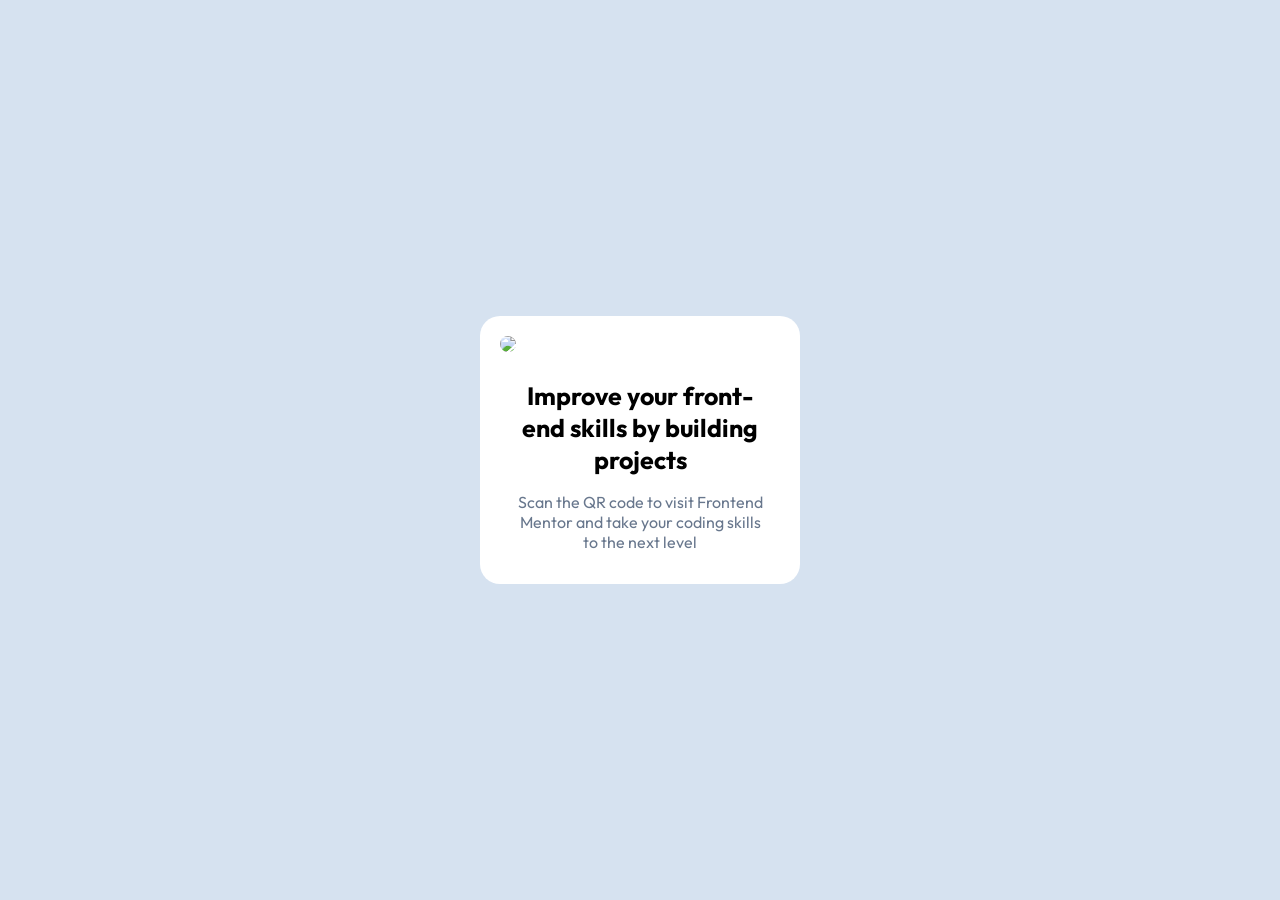
==== index.html @ 36c19350 "Add files via upload" ====
<!DOCTYPE html>
<html lang="en">
<head>
  <meta charset="UTF-8">
  <meta name="viewport" content="width=device-width, initial-scale=1.0"> <!-- displays site properly based on user's device -->

  <link rel="icon" type="image/png" sizes="32x32" href="./images/favicon-32x32.png">
  <link href="https://fonts.googleapis.com/css2?family=Outfit:wght@400;700&display=swap" rel="stylesheet">
  <link rel="stylesheet" type="text/css" href="style.css">
  <title>Frontend Mentor | QR code component</title>

  <!-- Feel free to remove these styles or customise in your own stylesheet 👍 -->
  
</head>
<body>
  <div class="container">
    <img src="./images/image-qr-code.png">
    <div class="content">
      <h1>Improve your front-end skills by building projects</h1>
      <p>Scan the QR code to visit Frontend Mentor and take your coding skills to the next level</p>
    </div> 
  </div>
  
  <!-- <footer class="attribution">
    Challenge by <a href="https://www.frontendmentor.io?ref=challenge">Frontend Mentor</a>. 
    Coded by <a href="#">Your Name Here</a>.
  </footer> -->
</body>
</html>
---- style.css ----
* {
      box-sizing: border-box;
      margin: 0;
      padding: 0;
    }
    .attribution { font-size: 0.6875rem; text-align: center; }
    .attribution a { color: hsl(228, 45%, 44%); }
    body {
      display : flex;
      justify-content: center;
      align-items: center;
      background-color: hsl(212, 45%, 89%);
      min-height: 100vh;
      font-family: Outfit, sans-serif;
    } 
    h1 {
      font-size: 25px;
      margin-bottom: 16px;
    }
    p {
      color: hsl(216, 15%, 48%);
    }
    h1,p {
      text-align: center;
    }
    .container {
      width: 320px;
      background-color: #fff;
      border-radius: 20px;
      padding: 20px;

    }
    .container > img {
      width: 100%;
      border-radius: 20px;
    }
    .content {
      padding: 24px 12px 12px 12px;
    }
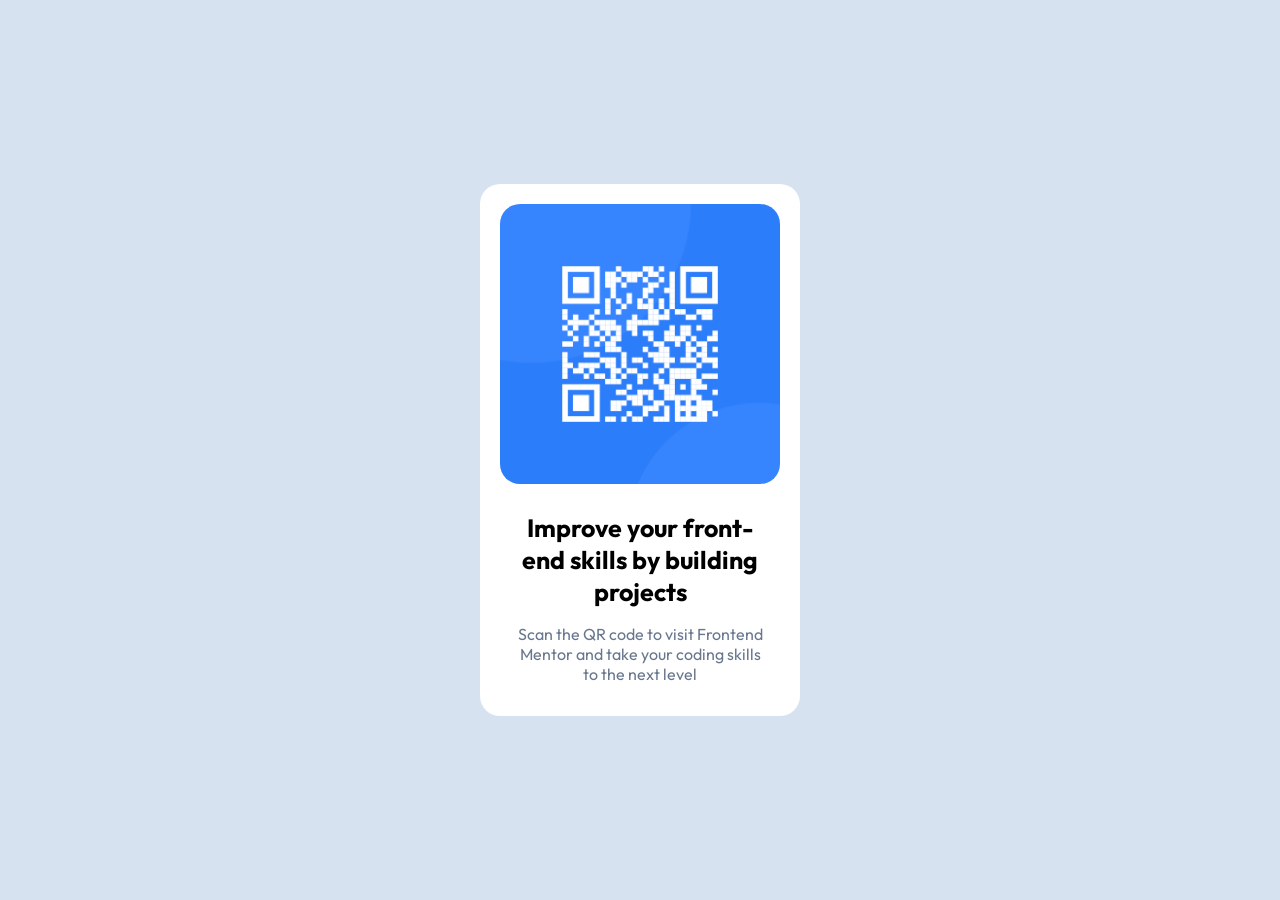
==== commit 10596f06: "Update index.html" ====
--- a/index.html
+++ b/index.html
@@ -14,7 +14,7 @@
 </head>
 <body>
   <div class="container">
-    <img src="./images/image-qr-code.png">
+    <img src="./image-qr-code.png">
     <div class="content">
       <h1>Improve your front-end skills by building projects</h1>
       <p>Scan the QR code to visit Frontend Mentor and take your coding skills to the next level</p>
@@ -26,4 +26,4 @@
     Coded by <a href="#">Your Name Here</a>.
   </footer> -->
 </body>
-</html>+</html>
